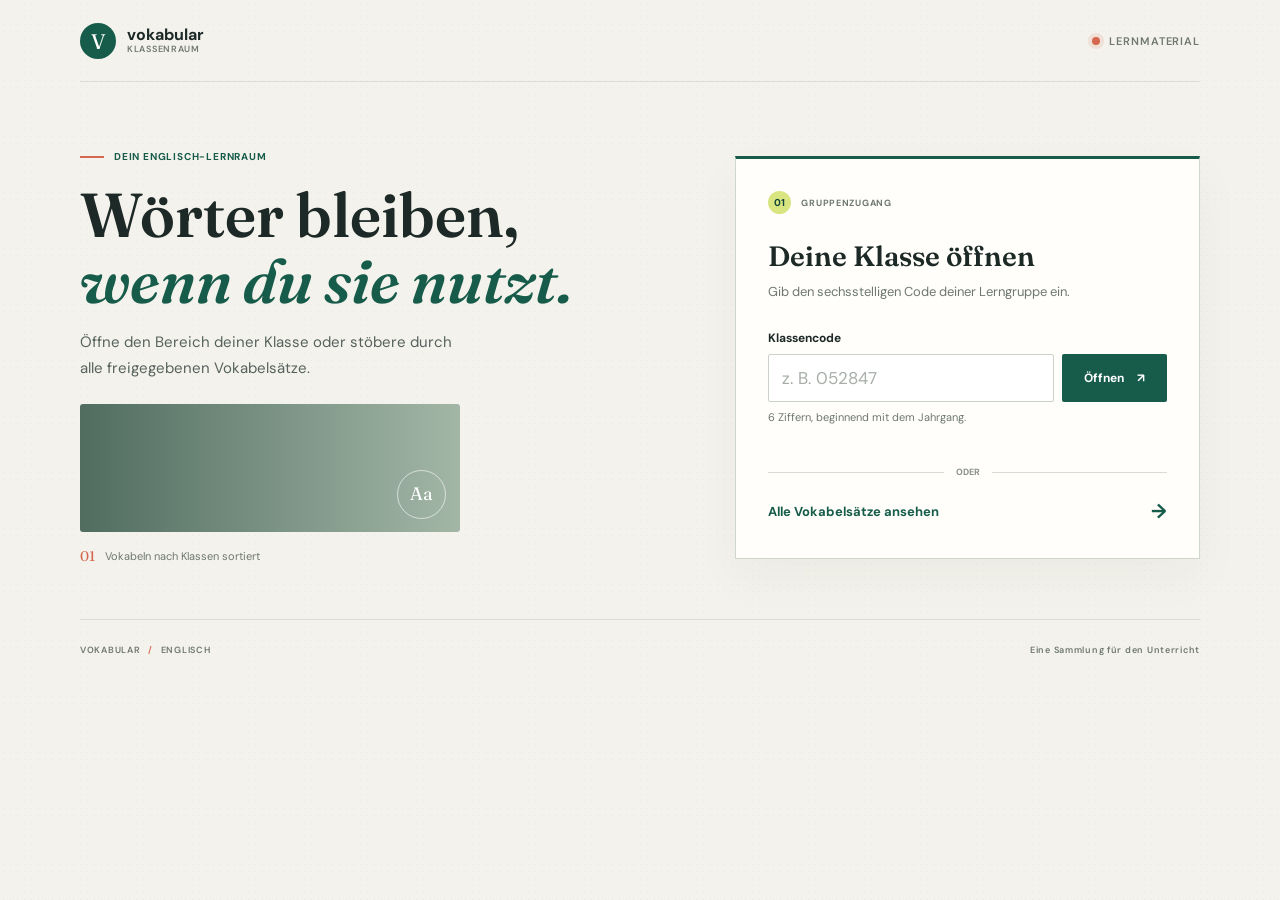
==== index.html @ 2b8a1b07 "Add static vocabulary class browser" ====
<!doctype html>
<html lang="de">
<head>
  <meta charset="utf-8">
  <meta name="viewport" content="width=device-width, initial-scale=1">
  <meta name="theme-color" content="#f4f2ec">
  <title>Vokabular | Lernraum</title>
  <link rel="preconnect" href="https://fonts.googleapis.com">
  <link rel="preconnect" href="https://fonts.gstatic.com" crossorigin>
  <link href="https://fonts.googleapis.com/css2?family=DM+Sans:wght@400;500;600;700&family=Fraunces:opsz,wght@9..144,600;9..144,700&display=swap" rel="stylesheet">
  <link rel="stylesheet" href="styles.css">
  <script src="app.js" defer></script>
</head>
<body>
  <div class="page-shell">
    <header class="topbar">
      <a class="brand" href="./" aria-label="Vokabular Startseite">
        <span class="brand-mark" aria-hidden="true">V</span>
        <span class="brand-name">vokabular<span class="brand-caption">KLASSENRAUM</span></span>
      </a>
      <div class="topbar-note"><span class="live-dot" aria-hidden="true"></span> Lernmaterial</div>
    </header>

    <main>
      <section class="welcome-grid" aria-labelledby="page-title">
        <div class="welcome-copy">
          <p class="eyebrow"><span class="eyebrow-rule" aria-hidden="true"></span> DEIN ENGLISCH-LERNRAUM</p>
          <h1 id="page-title">Wörter bleiben,<br><em>wenn du sie nutzt.</em></h1>
          <p class="welcome-text">Öffne den Bereich deiner Klasse oder stöbere durch alle freigegebenen Vokabelsätze.</p>
          <div class="study-image" role="img" aria-label="Notizbuch und Lernmaterial auf einem Schreibtisch"></div>
          <div class="welcome-footnote"><span aria-hidden="true">01</span> Vokabeln nach Klassen sortiert</div>
        </div>

        <section class="entry-panel" aria-labelledby="entry-title">
          <div class="panel-kicker"><span class="panel-index">01</span> GRUPPENZUGANG</div>
          <h2 id="entry-title">Deine Klasse öffnen</h2>
          <p class="panel-copy">Gib den sechsstelligen Code deiner Lerngruppe ein.</p>
          <form id="code-form" novalidate>
            <label for="group-code">Klassencode</label>
            <div class="code-row">
              <input id="group-code" name="code" type="text" inputmode="numeric" autocomplete="off" maxlength="6" pattern="[0-9]{6}" placeholder="z. B. 052847" aria-describedby="code-hint code-message" required>
              <button class="primary-button" type="submit">Öffnen <span aria-hidden="true">↗</span></button>
            </div>
            <p class="field-hint" id="code-hint">6 Ziffern, beginnend mit dem Jahrgang.</p>
            <p class="message" id="code-message" role="status" aria-live="polite"></p>
          </form>
          <div class="panel-divider"><span>ODER</span></div>
          <button class="browse-button" id="browse-button" type="button">
            Alle Vokabelsätze ansehen <span aria-hidden="true">→</span>
          </button>
        </section>
      </section>

      <section class="results-panel" id="results-panel" aria-labelledby="results-title" hidden>
        <div class="results-heading">
          <div>
            <p class="eyebrow"><span class="eyebrow-rule" aria-hidden="true"></span> VOKABELSAMMLUNG</p>
            <h2 id="results-title">Vokabelsätze</h2>
          </div>
          <label class="grade-filter" id="grade-filter-wrap" for="grade-filter" hidden>
            <span>Jahrgang</span>
            <select id="grade-filter" name="grade">
              <option value="all">Alle</option>
            </select>
          </label>
        </div>
        <div id="results-content" class="results-content" aria-live="polite"></div>
      </section>
    </main>

    <footer class="footer">
      <span>VOKABULAR <span class="footer-dot">/</span> ENGLISCH</span>
      <span>Eine Sammlung für den Unterricht</span>
    </footer>
  </div>

  <dialog class="list-dialog" id="list-dialog" aria-labelledby="dialog-title">
    <div class="dialog-inner">
      <button class="dialog-close" id="dialog-close" type="button" aria-label="Liste schließen">×</button>
      <p class="eyebrow"><span class="eyebrow-rule" aria-hidden="true"></span> <span id="dialog-class"></span></p>
      <h2 id="dialog-title">Vokabelsatz</h2>
      <p class="dialog-description" id="dialog-description"></p>
      <div class="word-list" id="dialog-words"></div>
    </div>
  </dialog>
</body>
</html>
---- styles.css ----
:root {
  color-scheme: light;
  --paper: #f4f2ec;
  --white: #fffefa;
  --ink: #1d2927;
  --muted: #6e7772;
  --line: #d9ddd4;
  --forest: #175c4b;
  --forest-dark: #104537;
  --coral: #d4674d;
  --lime: #d8e581;
  --serif: "Fraunces", Georgia, serif;
  --sans: "DM Sans", "Avenir Next", "Segoe UI", sans-serif;
}

* {
  box-sizing: border-box;
}

body {
  min-width: 320px;
  margin: 0;
  color: var(--ink);
  background-color: var(--paper);
  background-image: radial-gradient(#34423a0d 0.65px, transparent 0.65px);
  background-size: 7px 7px;
  font-family: var(--sans);
  -webkit-font-smoothing: antialiased;
}

button,
input,
select {
  font: inherit;
}

button,
select {
  cursor: pointer;
}

.page-shell {
  width: min(1120px, calc(100% - 64px));
  margin: 0 auto;
}

.topbar {
  display: flex;
  min-height: 82px;
  align-items: center;
  justify-content: space-between;
  border-bottom: 1px solid var(--line);
}

.brand {
  display: inline-flex;
  align-items: center;
  gap: 11px;
  color: inherit;
  text-decoration: none;
}

.brand-mark {
  display: grid;
  width: 36px;
  aspect-ratio: 1;
  place-items: center;
  border-radius: 50%;
  color: var(--white);
  background: var(--forest);
  font-family: var(--serif);
  font-size: 21px;
}

.brand-name {
  display: grid;
  gap: 1px;
  font-size: 16px;
  font-weight: 700;
  line-height: 1.05;
}

.brand-caption,
.topbar-note,
.eyebrow,
.panel-kicker,
.footer,
.grade-filter span {
  letter-spacing: 0.08em;
}

.brand-caption {
  color: var(--muted);
  font-size: 9px;
  font-weight: 600;
}

.topbar-note {
  display: flex;
  align-items: center;
  gap: 9px;
  color: var(--muted);
  font-size: 11px;
  font-weight: 600;
  text-transform: uppercase;
}

.live-dot {
  width: 8px;
  aspect-ratio: 1;
  border-radius: 50%;
  background: var(--coral);
  box-shadow: 0 0 0 4px #d4674d1f;
}

.welcome-grid {
  display: grid;
  grid-template-columns: minmax(0, 1fr) minmax(360px, 0.84fr);
  gap: clamp(44px, 8vw, 104px);
  align-items: center;
  padding: 68px 0 54px;
}

.welcome-copy {
  max-width: 515px;
}

.eyebrow {
  display: flex;
  align-items: center;
  gap: 10px;
  margin: 0 0 19px;
  color: var(--forest);
  font-size: 10px;
  font-weight: 700;
}

.eyebrow-rule {
  display: inline-block;
  width: 24px;
  height: 2px;
  background: var(--coral);
}

h1,
h2,
p {
  margin-top: 0;
}

h1 {
  margin-bottom: 17px;
  font-family: var(--serif);
  font-size: clamp(38px, 5vw, 62px);
  font-weight: 600;
  line-height: 1.06;
}

h1 em {
  color: var(--forest);
  font-weight: 600;
}

.welcome-text {
  max-width: 390px;
  margin-bottom: 23px;
  color: #56625d;
  font-size: 15px;
  line-height: 1.7;
}

.study-image {
  position: relative;
  width: min(100%, 380px);
  height: 128px;
  overflow: hidden;
  border-radius: 3px;
  background-color: #b7c8b7;
  background-image: linear-gradient(90deg, #193c32a6, #193c3220), url("https://images.unsplash.com/photo-1456513080510-7bf3a84b82f8?auto=format&fit=crop&w=1000&q=85");
  background-position: center 54%;
  background-size: cover;
}

.study-image::after {
  position: absolute;
  right: 14px;
  bottom: 13px;
  width: 47px;
  height: 47px;
  border: 1px solid #fff9;
  border-radius: 50%;
  content: "Aa";
  color: white;
  font-family: var(--serif);
  font-size: 18px;
  line-height: 45px;
  text-align: center;
}

.welcome-footnote {
  display: flex;
  align-items: center;
  gap: 10px;
  margin-top: 15px;
  color: var(--muted);
  font-size: 11px;
}

.welcome-footnote span {
  color: var(--coral);
  font-family: var(--serif);
  font-size: 14px;
}

.entry-panel {
  padding: 32px;
  border: 1px solid #cfd6cc;
  border-top: 3px solid var(--forest);
  background: var(--white);
  box-shadow: 0 18px 45px #26332c0a;
}

.panel-kicker {
  display: flex;
  align-items: center;
  gap: 10px;
  margin-bottom: 25px;
  color: var(--muted);
  font-size: 9px;
  font-weight: 700;
}

.panel-index {
  display: grid;
  width: 23px;
  aspect-ratio: 1;
  place-items: center;
  border-radius: 50%;
  color: var(--forest-dark);
  background: var(--lime);
  font-size: 10px;
}

.entry-panel h2,
.results-heading h2,
.dialog-inner h2 {
  margin-bottom: 9px;
  font-family: var(--serif);
  font-size: 28px;
  font-weight: 600;
}

.panel-copy {
  margin-bottom: 27px;
  color: var(--muted);
  font-size: 13px;
  line-height: 1.6;
}

#code-form label {
  display: block;
  margin-bottom: 8px;
  font-size: 12px;
  font-weight: 700;
}

.code-row {
  display: grid;
  grid-template-columns: minmax(0, 1fr) auto;
  gap: 8px;
}

.code-row input {
  width: 100%;
  min-width: 0;
  height: 48px;
  padding: 0 13px;
  border: 1px solid #cbd2c9;
  border-radius: 2px;
  outline: none;
  background: #fff;
  font-size: 17px;
  font-variant-numeric: tabular-nums;
  letter-spacing: 0.08em;
}

.code-row input::placeholder {
  color: #a7aea7;
  letter-spacing: 0;
}

.code-row input:focus,
.grade-filter select:focus {
  border-color: var(--forest);
  box-shadow: 0 0 0 3px #175c4b1f;
}

.primary-button {
  display: inline-flex;
  min-width: 105px;
  align-items: center;
  justify-content: center;
  gap: 13px;
  padding: 0 15px;
  border: 0;
  border-radius: 2px;
  color: white;
  background: var(--forest);
  font-size: 12px;
  font-weight: 700;
  transition: background-color 140ms ease, transform 140ms ease;
}

.primary-button:hover {
  transform: translateY(-1px);
  background: var(--forest-dark);
}

.field-hint {
  margin: 8px 0 0;
  color: var(--muted);
  font-size: 11px;
}

.message {
  min-height: 17px;
  margin: 7px 0 0;
  color: #a23f30;
  font-size: 11px;
}

.panel-divider {
  display: flex;
  align-items: center;
  gap: 12px;
  margin: 18px 0;
  color: #89918b;
  font-size: 9px;
  font-weight: 700;
}

.panel-divider::before,
.panel-divider::after {
  height: 1px;
  flex: 1;
  background: var(--line);
  content: "";
}

.browse-button {
  display: flex;
  width: 100%;
  align-items: center;
  justify-content: space-between;
  padding: 2px 0;
  border: 0;
  color: var(--forest);
  background: transparent;
  font-size: 13px;
  font-weight: 700;
  text-align: left;
}

.browse-button span {
  font-size: 20px;
  transition: transform 140ms ease;
}

.browse-button:hover span {
  transform: translateX(4px);
}

.results-panel {
  padding: 42px 0 58px;
  border-top: 1px solid var(--line);
  animation: reveal 260ms ease both;
}

.results-heading {
  display: flex;
  align-items: end;
  justify-content: space-between;
  gap: 20px;
  margin-bottom: 25px;
}

.results-heading .eyebrow {
  margin-bottom: 10px;
}

.results-heading h2 {
  margin: 0;
  font-size: 34px;
}

.grade-filter {
  display: grid;
  gap: 6px;
  color: var(--muted);
  font-size: 10px;
  font-weight: 700;
}

.grade-filter span {
  text-transform: uppercase;
}

.grade-filter select {
  min-width: 145px;
  height: 40px;
  padding: 0 34px 0 11px;
  border: 1px solid #cbd2c9;
  border-radius: 2px;
  outline: none;
  color: var(--ink);
  background: var(--white);
  font-size: 12px;
}

.results-content {
  display: grid;
  gap: 30px;
}

.grade-section {
  display: grid;
  gap: 14px;
}

.grade-title {
  display: flex;
  align-items: baseline;
  gap: 11px;
  margin: 0;
  padding-bottom: 10px;
  border-bottom: 1px solid var(--line);
  font-family: var(--serif);
  font-size: 22px;
  font-weight: 600;
}

.grade-title span {
  color: var(--coral);
  font-family: var(--sans);
  font-size: 10px;
  font-weight: 700;
  letter-spacing: 0.08em;
  text-transform: uppercase;
}

.class-section {
  display: grid;
  gap: 12px;
}

.class-heading {
  margin: 0;
  color: var(--muted);
  font-size: 11px;
  font-weight: 700;
}

.list-grid {
  display: grid;
  grid-template-columns: repeat(2, minmax(0, 1fr));
  gap: 12px;
}

.list-card {
  display: grid;
  grid-template-columns: 39px minmax(0, 1fr) auto;
  gap: 14px;
  align-items: center;
  min-height: 102px;
  padding: 16px;
  border: 1px solid var(--line);
  background: var(--white);
  transition: border-color 140ms ease, transform 140ms ease;
}

.list-card:hover {
  transform: translateY(-2px);
  border-color: #8fa89a;
}

.list-number {
  display: grid;
  width: 38px;
  aspect-ratio: 1;
  place-items: center;
  border-radius: 50%;
  color: var(--forest-dark);
  background: #e8eddf;
  font-family: var(--serif);
  font-size: 15px;
}

.list-card h3 {
  margin: 0 0 5px;
  font-size: 14px;
  line-height: 1.35;
}

.list-card p {
  margin: 0;
  color: var(--muted);
  font-size: 11px;
  line-height: 1.4;
}

.list-open {
  display: inline-flex;
  min-height: 35px;
  align-items: center;
  gap: 7px;
  padding: 0 10px;
  border: 1px solid #cbd2c9;
  border-radius: 2px;
  color: var(--forest-dark);
  background: transparent;
  font-size: 10px;
  font-weight: 700;
  white-space: nowrap;
}

.list-open:hover {
  border-color: var(--forest);
  background: #f1f5ee;
}

.empty-state {
  padding: 30px 20px;
  border: 1px dashed #bfc9bf;
  color: var(--muted);
  font-size: 13px;
  text-align: center;
}

.footer {
  display: flex;
  min-height: 61px;
  align-items: center;
  justify-content: space-between;
  border-top: 1px solid var(--line);
  color: var(--muted);
  font-size: 9px;
  font-weight: 600;
}

.footer-dot {
  padding: 0 5px;
  color: var(--coral);
}

.list-dialog {
  width: min(540px, calc(100% - 32px));
  max-height: min(80vh, 700px);
  padding: 0;
  overflow: auto;
  border: 1px solid #cbd2c9;
  border-radius: 3px;
  color: var(--ink);
  background: var(--white);
  box-shadow: 0 24px 80px #10231d40;
}

.list-dialog::backdrop {
  background: #17231fd1;
  backdrop-filter: blur(3px);
}

.dialog-inner {
  position: relative;
  padding: 34px;
}

.dialog-close {
  position: absolute;
  top: 16px;
  right: 16px;
  display: grid;
  width: 36px;
  aspect-ratio: 1;
  place-items: center;
  border: 1px solid var(--line);
  border-radius: 50%;
  color: var(--ink);
  background: transparent;
  font-size: 23px;
  line-height: 1;
}

.dialog-inner .eyebrow {
  padding-right: 40px;
  margin-bottom: 13px;
}

.dialog-inner h2 {
  padding-right: 30px;
  font-size: 32px;
}

.dialog-description {
  margin-bottom: 21px;
  color: var(--muted);
  font-size: 12px;
}

.word-list {
  border-top: 1px solid var(--line);
}

.word-row {
  display: grid;
  grid-template-columns: 1fr 1fr;
  gap: 18px;
  padding: 12px 3px;
  border-bottom: 1px solid var(--line);
  font-size: 13px;
}

.word-row span:last-child {
  color: var(--muted);
}

[hidden] {
  display: none !important;
}

@keyframes reveal {
  from {
    opacity: 0;
    transform: translateY(8px);
  }

  to {
    opacity: 1;
    transform: translateY(0);
  }
}

@media (max-width: 760px) {
  .page-shell {
    width: min(100% - 36px, 560px);
  }

  .welcome-grid {
    grid-template-columns: 1fr;
    gap: 30px;
    padding: 48px 0 40px;
  }

  .welcome-copy {
    max-width: none;
  }

  h1 {
    font-size: 44px;
  }

  .study-image {
    width: 100%;
    height: 110px;
  }

  .entry-panel {
    padding: 25px 22px;
  }

  .list-grid {
    grid-template-columns: 1fr;
  }
}

@media (max-width: 430px) {
  .page-shell {
    width: calc(100% - 28px);
  }

  .topbar {
    min-height: 68px;
  }

  .topbar-note {
    font-size: 9px;
  }

  .welcome-grid {
    padding-top: 37px;
  }

  h1 {
    font-size: 39px;
  }

  .code-row {
    grid-template-columns: 1fr;
  }

  .primary-button {
    min-height: 46px;
  }

  .results-heading {
    align-items: start;
    flex-direction: column;
  }

  .grade-filter,
  .grade-filter select {
    width: 100%;
  }

  .list-card {
    grid-template-columns: 34px minmax(0, 1fr);
    gap: 12px;
  }

  .list-number {
    width: 34px;
  }

  .list-open {
    grid-column: 2;
    justify-self: start;
  }

  .footer {
    min-height: 68px;
    align-items: start;
    flex-direction: column;
    justify-content: center;
    gap: 5px;
  }

  .dialog-inner {
    padding: 27px 22px;
  }
}

@media (prefers-reduced-motion: reduce) {
  *,
  *::before,
  *::after {
    scroll-behavior: auto !important;
    animation-duration: 0.01ms !important;
    animation-iteration-count: 1 !important;
    transition-duration: 0.01ms !important;
  }
}
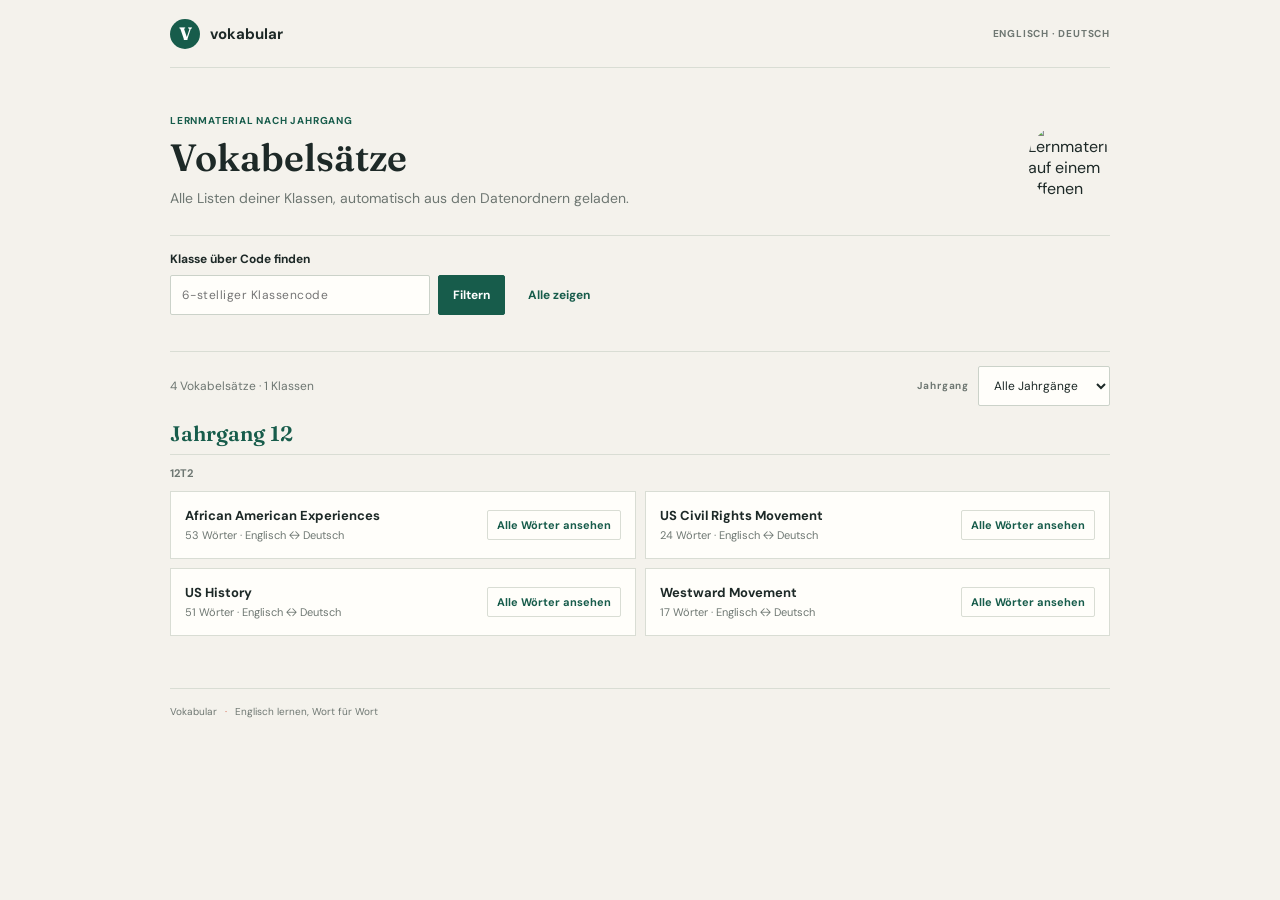
==== commit 681bccf4: "Load vocabulary lists from metadata" ====
--- a/index.html
+++ b/index.html
@@ -8,56 +8,43 @@
   <link rel="preconnect" href="https://fonts.googleapis.com">
   <link rel="preconnect" href="https://fonts.gstatic.com" crossorigin>
   <link href="https://fonts.googleapis.com/css2?family=DM+Sans:wght@400;500;600;700&family=Fraunces:opsz,wght@9..144,600;9..144,700&display=swap" rel="stylesheet">
-  <link rel="stylesheet" href="styles.css">
-  <script src="app.js" defer></script>
+  <link rel="stylesheet" href="simple.css">
+  <script src="simple-app.js" defer></script>
 </head>
 <body>
   <div class="page-shell">
     <header class="topbar">
       <a class="brand" href="./" aria-label="Vokabular Startseite">
         <span class="brand-mark" aria-hidden="true">V</span>
-        <span class="brand-name">vokabular<span class="brand-caption">KLASSENRAUM</span></span>
+        <span>vokabular</span>
       </a>
-      <div class="topbar-note"><span class="live-dot" aria-hidden="true"></span> Lernmaterial</div>
+      <span class="topbar-label">ENGLISCH · DEUTSCH</span>
     </header>
 
     <main>
-      <section class="welcome-grid" aria-labelledby="page-title">
-        <div class="welcome-copy">
-          <p class="eyebrow"><span class="eyebrow-rule" aria-hidden="true"></span> DEIN ENGLISCH-LERNRAUM</p>
-          <h1 id="page-title">Wörter bleiben,<br><em>wenn du sie nutzt.</em></h1>
-          <p class="welcome-text">Öffne den Bereich deiner Klasse oder stöbere durch alle freigegebenen Vokabelsätze.</p>
-          <div class="study-image" role="img" aria-label="Notizbuch und Lernmaterial auf einem Schreibtisch"></div>
-          <div class="welcome-footnote"><span aria-hidden="true">01</span> Vokabeln nach Klassen sortiert</div>
+      <section class="collection" aria-labelledby="page-title">
+        <div class="collection-heading">
+          <div>
+            <p class="eyebrow">LERNMATERIAL NACH JAHRGANG</p>
+            <h1 id="page-title">Vokabelsätze</h1>
+            <p class="intro">Alle Listen deiner Klassen, automatisch aus den Datenordnern geladen.</p>
+          </div>
+          <img class="learning-photo" src="https://images.unsplash.com/photo-1456513080510-7bf3a84b82f8?auto=format&fit=crop&w=240&q=80" alt="Lernmaterial auf einem offenen Buch">
         </div>
 
-        <section class="entry-panel" aria-labelledby="entry-title">
-          <div class="panel-kicker"><span class="panel-index">01</span> GRUPPENZUGANG</div>
-          <h2 id="entry-title">Deine Klasse öffnen</h2>
-          <p class="panel-copy">Gib den sechsstelligen Code deiner Lerngruppe ein.</p>
-          <form id="code-form" novalidate>
-            <label for="group-code">Klassencode</label>
-            <div class="code-row">
-              <input id="group-code" name="code" type="text" inputmode="numeric" autocomplete="off" maxlength="6" pattern="[0-9]{6}" placeholder="z. B. 052847" aria-describedby="code-hint code-message" required>
-              <button class="primary-button" type="submit">Öffnen <span aria-hidden="true">↗</span></button>
-            </div>
-            <p class="field-hint" id="code-hint">6 Ziffern, beginnend mit dem Jahrgang.</p>
-            <p class="message" id="code-message" role="status" aria-live="polite"></p>
-          </form>
-          <div class="panel-divider"><span>ODER</span></div>
-          <button class="browse-button" id="browse-button" type="button">
-            Alle Vokabelsätze ansehen <span aria-hidden="true">→</span>
-          </button>
-        </section>
-      </section>
+        <form class="code-filter" id="code-form" novalidate>
+          <label for="group-code">Klasse über Code finden</label>
+          <div class="filter-controls">
+            <input id="group-code" name="code" type="text" inputmode="numeric" autocomplete="off" maxlength="6" placeholder="6-stelliger Klassencode" aria-describedby="code-message">
+            <button class="primary-button" type="submit">Filtern</button>
+            <button class="text-button" id="clear-code" type="button">Alle zeigen</button>
+          </div>
+          <p class="message" id="code-message" role="status" aria-live="polite"></p>
+        </form>
 
-      <section class="results-panel" id="results-panel" aria-labelledby="results-title" hidden>
-        <div class="results-heading">
-          <div>
-            <p class="eyebrow"><span class="eyebrow-rule" aria-hidden="true"></span> VOKABELSAMMLUNG</p>
-            <h2 id="results-title">Vokabelsätze</h2>
-          </div>
-          <label class="grade-filter" id="grade-filter-wrap" for="grade-filter" hidden>
+        <div class="list-toolbar">
+          <p id="results-count" aria-live="polite">Sammlung wird geladen …</p>
+          <label class="grade-filter" for="grade-filter">
             <span>Jahrgang</span>
             <select id="grade-filter" name="grade">
               <option value="all">Alle</option>
@@ -68,16 +55,13 @@
       </section>
     </main>
 
-    <footer class="footer">
-      <span>VOKABULAR <span class="footer-dot">/</span> ENGLISCH</span>
-      <span>Eine Sammlung für den Unterricht</span>
-    </footer>
+    <footer class="footer">Vokabular <span>·</span> Englisch lernen, Wort für Wort</footer>
   </div>
 
   <dialog class="list-dialog" id="list-dialog" aria-labelledby="dialog-title">
     <div class="dialog-inner">
       <button class="dialog-close" id="dialog-close" type="button" aria-label="Liste schließen">×</button>
-      <p class="eyebrow"><span class="eyebrow-rule" aria-hidden="true"></span> <span id="dialog-class"></span></p>
+      <p class="dialog-class" id="dialog-class"></p>
       <h2 id="dialog-title">Vokabelsatz</h2>
       <p class="dialog-description" id="dialog-description"></p>
       <div class="word-list" id="dialog-words"></div>
--- a/simple.css
+++ b/simple.css
@@ -0,0 +1,469 @@
+:root {
+  color-scheme: light;
+  --paper: #f4f2ec;
+  --surface: #fffefa;
+  --ink: #1d2927;
+  --muted: #6e7772;
+  --line: #d9ddd4;
+  --green: #175c4b;
+  --green-dark: #104537;
+  --coral: #d4674d;
+  --serif: "Fraunces", Georgia, serif;
+  --sans: "DM Sans", "Avenir Next", "Segoe UI", sans-serif;
+}
+
+* {
+  box-sizing: border-box;
+}
+
+body {
+  min-width: 320px;
+  margin: 0;
+  color: var(--ink);
+  background: var(--paper);
+  font-family: var(--sans);
+  -webkit-font-smoothing: antialiased;
+}
+
+button,
+input,
+select {
+  font: inherit;
+}
+
+button,
+select {
+  cursor: pointer;
+}
+
+.page-shell {
+  width: min(940px, calc(100% - 48px));
+  margin: 0 auto;
+}
+
+.topbar {
+  display: flex;
+  min-height: 68px;
+  align-items: center;
+  justify-content: space-between;
+  border-bottom: 1px solid var(--line);
+}
+
+.brand {
+  display: inline-flex;
+  align-items: center;
+  gap: 10px;
+  color: var(--ink);
+  font-size: 15px;
+  font-weight: 700;
+  text-decoration: none;
+}
+
+.brand-mark {
+  display: grid;
+  width: 30px;
+  aspect-ratio: 1;
+  place-items: center;
+  border-radius: 50%;
+  color: white;
+  background: var(--green);
+  font-family: var(--serif);
+  font-size: 18px;
+}
+
+.topbar-label,
+.eyebrow,
+.grade-filter span {
+  color: var(--muted);
+  font-size: 10px;
+  font-weight: 700;
+  letter-spacing: 0.08em;
+}
+
+.collection {
+  padding: 46px 0 52px;
+}
+
+.collection-heading {
+  display: flex;
+  align-items: center;
+  justify-content: space-between;
+  gap: 24px;
+  margin-bottom: 26px;
+}
+
+.eyebrow {
+  margin: 0 0 9px;
+  color: var(--green);
+}
+
+h1,
+h2,
+p {
+  margin-top: 0;
+}
+
+h1 {
+  margin-bottom: 8px;
+  font-family: var(--serif);
+  font-size: 38px;
+  font-weight: 600;
+  line-height: 1.15;
+}
+
+.intro {
+  max-width: 540px;
+  margin: 0;
+  color: var(--muted);
+  font-size: 14px;
+  line-height: 1.5;
+}
+
+.learning-photo {
+  width: 82px;
+  height: 82px;
+  flex: 0 0 auto;
+  border-radius: 50%;
+  object-fit: cover;
+}
+
+.code-filter {
+  display: grid;
+  gap: 8px;
+  padding: 15px 0 12px;
+  border-top: 1px solid var(--line);
+  border-bottom: 1px solid var(--line);
+}
+
+.code-filter > label {
+  font-size: 12px;
+  font-weight: 700;
+}
+
+.filter-controls {
+  display: flex;
+  flex-wrap: wrap;
+  gap: 8px;
+}
+
+.filter-controls input,
+.grade-filter select {
+  min-width: 0;
+  height: 40px;
+  padding: 0 11px;
+  border: 1px solid #cbd2c9;
+  border-radius: 2px;
+  outline: none;
+  color: var(--ink);
+  background: var(--surface);
+  font-size: 12px;
+}
+
+.filter-controls input {
+  width: min(260px, 100%);
+  font-variant-numeric: tabular-nums;
+  letter-spacing: 0.04em;
+}
+
+.filter-controls input:focus,
+.grade-filter select:focus {
+  border-color: var(--green);
+  box-shadow: 0 0 0 3px #175c4b1f;
+}
+
+.primary-button,
+.text-button {
+  min-height: 40px;
+  padding: 0 14px;
+  border-radius: 2px;
+  font-size: 12px;
+  font-weight: 700;
+}
+
+.primary-button {
+  border: 1px solid var(--green);
+  color: white;
+  background: var(--green);
+}
+
+.primary-button:hover {
+  background: var(--green-dark);
+}
+
+.text-button {
+  border: 1px solid transparent;
+  color: var(--green);
+  background: transparent;
+}
+
+.text-button:hover {
+  border-color: var(--line);
+  background: var(--surface);
+}
+
+.message {
+  min-height: 16px;
+  margin: 0;
+  color: #a23f30;
+  font-size: 11px;
+}
+
+.list-toolbar {
+  display: flex;
+  min-height: 68px;
+  align-items: center;
+  justify-content: space-between;
+  gap: 16px;
+}
+
+.list-toolbar > p {
+  margin: 0;
+  color: var(--muted);
+  font-size: 12px;
+}
+
+.grade-filter {
+  display: flex;
+  align-items: center;
+  gap: 9px;
+}
+
+.grade-filter select {
+  min-width: 132px;
+}
+
+.results-content {
+  display: grid;
+  gap: 26px;
+}
+
+.grade-section,
+.class-section {
+  display: grid;
+  gap: 11px;
+}
+
+.grade-title {
+  margin: 0;
+  padding-bottom: 8px;
+  border-bottom: 1px solid var(--line);
+  color: var(--green);
+  font-family: var(--serif);
+  font-size: 21px;
+  font-weight: 600;
+}
+
+.class-heading {
+  margin: 0;
+  color: var(--muted);
+  font-size: 11px;
+  font-weight: 700;
+}
+
+.list-grid {
+  display: grid;
+  grid-template-columns: repeat(2, minmax(0, 1fr));
+  gap: 9px;
+}
+
+.list-card {
+  display: flex;
+  min-height: 68px;
+  align-items: center;
+  justify-content: space-between;
+  gap: 14px;
+  padding: 12px 14px;
+  border: 1px solid var(--line);
+  background: var(--surface);
+}
+
+.list-card h3 {
+  margin: 0 0 4px;
+  font-size: 13px;
+  line-height: 1.35;
+}
+
+.list-card p {
+  margin: 0;
+  color: var(--muted);
+  font-size: 11px;
+}
+
+.list-open {
+  flex: 0 0 auto;
+  padding: 7px 9px;
+  border: 1px solid var(--line);
+  border-radius: 2px;
+  color: var(--green);
+  background: transparent;
+  font-size: 11px;
+  font-weight: 700;
+}
+
+.list-open:hover {
+  border-color: var(--green);
+  background: #f1f5ee;
+}
+
+.empty-state {
+  padding: 28px 16px;
+  border: 1px dashed #bfc9bf;
+  color: var(--muted);
+  font-size: 13px;
+  text-align: center;
+}
+
+.footer {
+  padding: 16px 0;
+  border-top: 1px solid var(--line);
+  color: var(--muted);
+  font-size: 10px;
+}
+
+.footer span {
+  padding: 0 5px;
+  color: var(--coral);
+}
+
+.list-dialog {
+  width: min(540px, calc(100% - 30px));
+  max-height: min(80vh, 700px);
+  padding: 0;
+  overflow: auto;
+  border: 1px solid #cbd2c9;
+  border-radius: 3px;
+  color: var(--ink);
+  background: var(--surface);
+  box-shadow: 0 24px 80px #10231d40;
+}
+
+.list-dialog::backdrop {
+  background: #17231fd1;
+  backdrop-filter: blur(3px);
+}
+
+.dialog-inner {
+  position: relative;
+  padding: 30px;
+}
+
+.dialog-close {
+  position: absolute;
+  top: 13px;
+  right: 13px;
+  display: grid;
+  width: 34px;
+  aspect-ratio: 1;
+  place-items: center;
+  border: 1px solid var(--line);
+  border-radius: 50%;
+  color: var(--ink);
+  background: transparent;
+  font-size: 22px;
+}
+
+.dialog-class {
+  margin: 0 42px 8px 0;
+  color: var(--green);
+  font-size: 10px;
+  font-weight: 700;
+  letter-spacing: 0.06em;
+  text-transform: uppercase;
+}
+
+.dialog-inner h2 {
+  margin-bottom: 6px;
+  font-family: var(--serif);
+  font-size: 27px;
+  font-weight: 600;
+}
+
+.dialog-description {
+  margin-bottom: 17px;
+  color: var(--muted);
+  font-size: 12px;
+}
+
+.word-list {
+  border-top: 1px solid var(--line);
+}
+
+.word-row {
+  display: grid;
+  grid-template-columns: 1fr 1fr;
+  gap: 16px;
+  padding: 10px 2px;
+  border-bottom: 1px solid var(--line);
+  font-size: 12px;
+}
+
+.word-row span:last-child {
+  color: var(--muted);
+}
+
+[hidden] {
+  display: none !important;
+}
+
+@media (max-width: 620px) {
+  .page-shell {
+    width: calc(100% - 32px);
+  }
+
+  .collection {
+    padding-top: 32px;
+  }
+
+  .collection-heading {
+    align-items: flex-start;
+  }
+
+  .learning-photo {
+    width: 62px;
+    height: 62px;
+  }
+
+  h1 {
+    font-size: 32px;
+  }
+
+  .filter-controls input {
+    flex: 1 1 100%;
+    width: 100%;
+  }
+
+  .list-grid {
+    grid-template-columns: 1fr;
+  }
+
+  .list-toolbar {
+    align-items: flex-start;
+    flex-direction: column-reverse;
+    justify-content: center;
+    gap: 7px;
+    padding: 12px 0;
+  }
+
+  .grade-filter {
+    width: 100%;
+    justify-content: space-between;
+  }
+
+  .grade-filter select {
+    flex: 1;
+  }
+
+  .dialog-inner {
+    padding: 25px 20px;
+  }
+}
+
+@media (prefers-reduced-motion: reduce) {
+  *,
+  *::before,
+  *::after {
+    scroll-behavior: auto !important;
+    animation-duration: 0.01ms !important;
+    transition-duration: 0.01ms !important;
+  }
+}
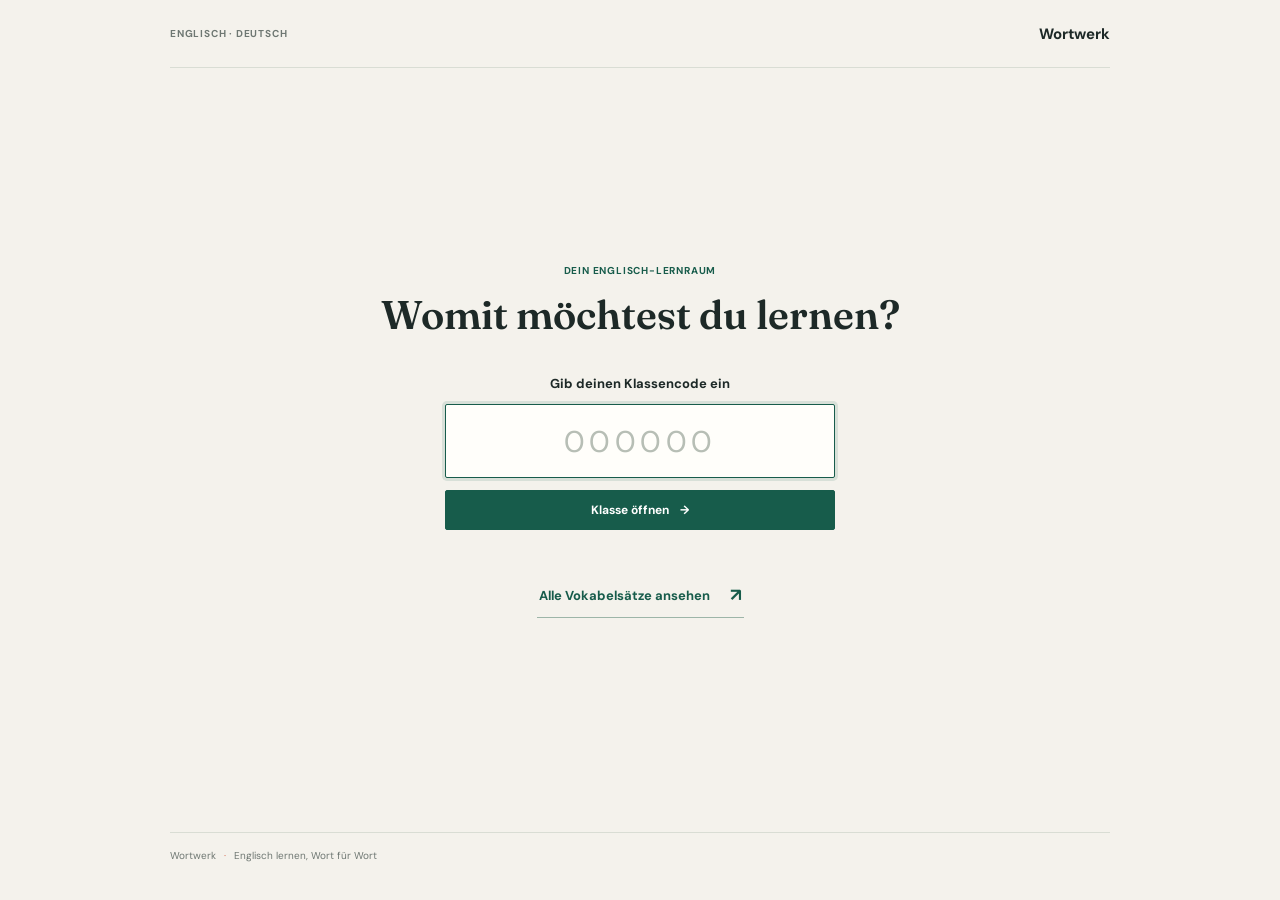
==== commit 83413637: "Add vocabulary practice modes and landing page" ====
--- a/index.html
+++ b/index.html
@@ -4,58 +4,35 @@
   <meta charset="utf-8">
   <meta name="viewport" content="width=device-width, initial-scale=1">
   <meta name="theme-color" content="#f4f2ec">
-  <title>Vokabular | Lernraum</title>
+  <title>Wortwerk | Englisch lernen</title>
   <link rel="preconnect" href="https://fonts.googleapis.com">
   <link rel="preconnect" href="https://fonts.gstatic.com" crossorigin>
   <link href="https://fonts.googleapis.com/css2?family=DM+Sans:wght@400;500;600;700&family=Fraunces:opsz,wght@9..144,600;9..144,700&display=swap" rel="stylesheet">
   <link rel="stylesheet" href="simple.css">
-  <script src="simple-app.js" defer></script>
+  <script src="home.js" defer></script>
 </head>
 <body>
   <div class="page-shell">
     <header class="topbar">
-      <a class="brand" href="./" aria-label="Vokabular Startseite">
-        <span class="brand-mark" aria-hidden="true">V</span>
-        <span>vokabular</span>
-      </a>
       <span class="topbar-label">ENGLISCH · DEUTSCH</span>
+      <a class="brand" href="./" aria-label="Wortwerk Startseite">Wortwerk</a>
     </header>
 
     <main>
-      <section class="collection" aria-labelledby="page-title">
-        <div class="collection-heading">
-          <div>
-            <p class="eyebrow">LERNMATERIAL NACH JAHRGANG</p>
-            <h1 id="page-title">Vokabelsätze</h1>
-            <p class="intro">Alle Listen deiner Klassen, automatisch aus den Datenordnern geladen.</p>
-          </div>
-          <img class="learning-photo" src="https://images.unsplash.com/photo-1456513080510-7bf3a84b82f8?auto=format&fit=crop&w=240&q=80" alt="Lernmaterial auf einem offenen Buch">
-        </div>
-
-        <form class="code-filter" id="code-form" novalidate>
-          <label for="group-code">Klasse über Code finden</label>
-          <div class="filter-controls">
-            <input id="group-code" name="code" type="text" inputmode="numeric" autocomplete="off" maxlength="6" placeholder="6-stelliger Klassencode" aria-describedby="code-message">
-            <button class="primary-button" type="submit">Filtern</button>
-            <button class="text-button" id="clear-code" type="button">Alle zeigen</button>
-          </div>
-          <p class="message" id="code-message" role="status" aria-live="polite"></p>
+      <section class="home-panel" aria-labelledby="page-title">
+        <p class="eyebrow">DEIN ENGLISCH-LERNRAUM</p>
+        <h1 id="page-title">Womit möchtest du lernen?</h1>
+        <form class="home-code-form" id="home-code-form" novalidate>
+          <label for="home-code">Gib deinen Klassencode ein</label>
+          <input id="home-code" name="code" type="text" inputmode="numeric" autocomplete="off" maxlength="6" placeholder="000000" aria-describedby="home-code-message" autofocus>
+          <button class="primary-button home-submit" type="submit">Klasse öffnen <span aria-hidden="true">→</span></button>
+          <p class="message" id="home-code-message" role="status" aria-live="polite"></p>
         </form>
-
-        <div class="list-toolbar">
-          <p id="results-count" aria-live="polite">Sammlung wird geladen …</p>
-          <label class="grade-filter" for="grade-filter">
-            <span>Jahrgang</span>
-            <select id="grade-filter" name="grade">
-              <option value="all">Alle</option>
-            </select>
-          </label>
-        </div>
-        <div id="results-content" class="results-content" aria-live="polite"></div>
+        <a class="all-lists-link" href="lists.html">Alle Vokabelsätze ansehen <span aria-hidden="true">↗</span></a>
       </section>
     </main>
 
-    <footer class="footer">Vokabular <span>·</span> Englisch lernen, Wort für Wort</footer>
+    <footer class="footer">Wortwerk <span>·</span> Englisch lernen, Wort für Wort</footer>
   </div>
 
   <dialog class="list-dialog" id="list-dialog" aria-labelledby="dialog-title">
--- a/simple.css
+++ b/simple.css
@@ -127,6 +127,93 @@
   object-fit: cover;
 }
 
+.home-panel {
+  display: flex;
+  min-height: calc(100svh - 136px);
+  max-width: 560px;
+  flex-direction: column;
+  align-items: center;
+  justify-content: center;
+  margin: 0 auto;
+  padding: 46px 0 64px;
+  text-align: center;
+}
+
+.home-panel .eyebrow {
+  margin-bottom: 15px;
+}
+
+.home-panel h1 {
+  margin-bottom: 12px;
+  font-size: 40px;
+}
+
+.home-code-form {
+  display: grid;
+  width: min(100%, 390px);
+  gap: 12px;
+  margin: 25px auto 0;
+}
+
+.home-code-form label {
+  font-size: 13px;
+  font-weight: 700;
+}
+
+.home-code-form input {
+  width: 100%;
+  height: 74px;
+  border: 1px solid #cbd2c9;
+  border-radius: 2px;
+  outline: none;
+  color: var(--ink);
+  background: var(--surface);
+  font-size: 30px;
+  font-variant-numeric: tabular-nums;
+  letter-spacing: 0.15em;
+  text-align: center;
+}
+
+.home-code-form input:focus {
+  border-color: var(--green);
+  box-shadow: 0 0 0 3px #175c4b1f;
+}
+
+.home-code-form input::placeholder {
+  color: #b7beb5;
+}
+
+.home-submit {
+  min-height: 48px;
+  font-size: 13px;
+}
+
+.home-submit span {
+  margin-left: 8px;
+}
+
+.all-lists-link {
+  display: inline-flex;
+  min-height: 45px;
+  align-items: center;
+  gap: 20px;
+  margin-top: 15px;
+  padding: 0 2px;
+  border-bottom: 1px solid #9db5a8;
+  color: var(--green);
+  font-size: 13px;
+  font-weight: 700;
+  text-decoration: none;
+}
+
+.all-lists-link:hover {
+  border-color: var(--green);
+}
+
+.all-lists-link span {
+  font-size: 18px;
+}
+
 .code-filter {
   display: grid;
   gap: 8px;
@@ -305,6 +392,28 @@
   background: #f1f5ee;
 }
 
+.list-actions {
+  display: flex;
+  flex: 0 0 auto;
+  align-items: center;
+  gap: 7px;
+}
+
+.list-learn {
+  min-height: 34px;
+  padding: 0 11px;
+  border: 1px solid var(--green);
+  border-radius: 2px;
+  color: white;
+  background: var(--green);
+  font-size: 11px;
+  font-weight: 700;
+}
+
+.list-learn:hover {
+  background: var(--green-dark);
+}
+
 .empty-state {
   padding: 28px 16px;
   border: 1px dashed #bfc9bf;
@@ -401,6 +510,152 @@
   color: var(--muted);
 }
 
+.mode-dialog {
+  width: min(580px, calc(100% - 30px));
+  max-height: min(86vh, 760px);
+  padding: 0;
+  overflow: auto;
+  border: 1px solid #cbd2c9;
+  border-radius: 3px;
+  color: var(--ink);
+  background: var(--surface);
+  box-shadow: 0 24px 80px #10231d40;
+}
+
+.mode-dialog::backdrop {
+  background: #17231fd1;
+  backdrop-filter: blur(3px);
+}
+
+.mode-dialog-inner {
+  position: relative;
+  padding: 30px;
+}
+
+.mode-dialog-inner h2 {
+  margin: 0 40px 6px 0;
+  font-family: var(--serif);
+  font-size: 27px;
+  font-weight: 600;
+}
+
+.mode-options {
+  display: grid;
+  grid-template-columns: repeat(3, minmax(0, 1fr));
+  gap: 8px;
+  margin: 20px 0;
+  padding: 0;
+  border: 0;
+}
+
+.mode-option {
+  position: relative;
+  min-width: 0;
+  cursor: pointer;
+}
+
+.mode-option input {
+  position: absolute;
+  width: 1px;
+  height: 1px;
+  opacity: 0;
+}
+
+.mode-option-body {
+  display: grid;
+  min-height: 76px;
+  align-content: center;
+  gap: 5px;
+  padding: 10px;
+  border: 1px solid var(--line);
+  background: white;
+}
+
+.mode-option input:checked + .mode-option-body {
+  border-color: var(--green);
+  background: #edf3eb;
+  box-shadow: inset 0 0 0 1px var(--green);
+}
+
+.mode-option input:focus-visible + .mode-option-body {
+  outline: 2px solid var(--coral);
+  outline-offset: 2px;
+}
+
+.mode-option strong {
+  font-size: 13px;
+}
+
+.mode-option small {
+  color: var(--muted);
+  font-size: 10px;
+  line-height: 1.35;
+}
+
+.mode-setting {
+  display: grid;
+  gap: 11px;
+  margin: 0 0 16px;
+  padding: 14px 0;
+  border: 0;
+  border-top: 1px solid var(--line);
+  font-size: 12px;
+}
+
+.mode-setting legend,
+.mode-setting > label:first-child {
+  margin-bottom: 2px;
+  font-weight: 700;
+}
+
+.mode-setting label {
+  display: flex;
+  align-items: center;
+  gap: 8px;
+}
+
+.mode-setting input[type="radio"] {
+  accent-color: var(--green);
+}
+
+.mode-setting input[type="range"] {
+  width: 100%;
+  accent-color: var(--green);
+}
+
+.mode-setting select {
+  width: 100%;
+  min-height: 40px;
+  padding: 0 10px;
+  border: 1px solid #cbd2c9;
+  border-radius: 2px;
+  color: var(--ink);
+  background: white;
+}
+
+.mode-note {
+  padding: 15px 0;
+  border-top: 1px solid var(--line);
+  color: var(--muted);
+  font-size: 12px;
+}
+
+.mode-start {
+  width: 100%;
+  margin-top: 3px;
+}
+
+.visually-hidden {
+  position: absolute;
+  width: 1px;
+  height: 1px;
+  padding: 0;
+  overflow: hidden;
+  clip: rect(0, 0, 0, 0);
+  white-space: nowrap;
+  border: 0;
+}
+
 [hidden] {
   display: none !important;
 }
@@ -434,6 +689,20 @@
 
   .list-grid {
     grid-template-columns: 1fr;
+  }
+
+  .list-card {
+    align-items: stretch;
+    flex-direction: column;
+  }
+
+  .list-actions {
+    display: grid;
+    grid-template-columns: 1fr 1fr;
+  }
+
+  .mode-dialog-inner {
+    padding: 25px 20px;
   }
 
   .list-toolbar {
@@ -455,6 +724,28 @@
 
   .dialog-inner {
     padding: 25px 20px;
+  }
+}
+
+@media (max-width: 420px) {
+  .page-shell {
+    width: calc(100% - 28px);
+  }
+
+  .home-panel {
+    min-height: calc(100svh - 124px);
+  }
+
+  .home-panel h1 {
+    font-size: 32px;
+  }
+
+  .mode-options {
+    grid-template-columns: 1fr;
+  }
+
+  .mode-option-body {
+    min-height: 58px;
   }
 }
 
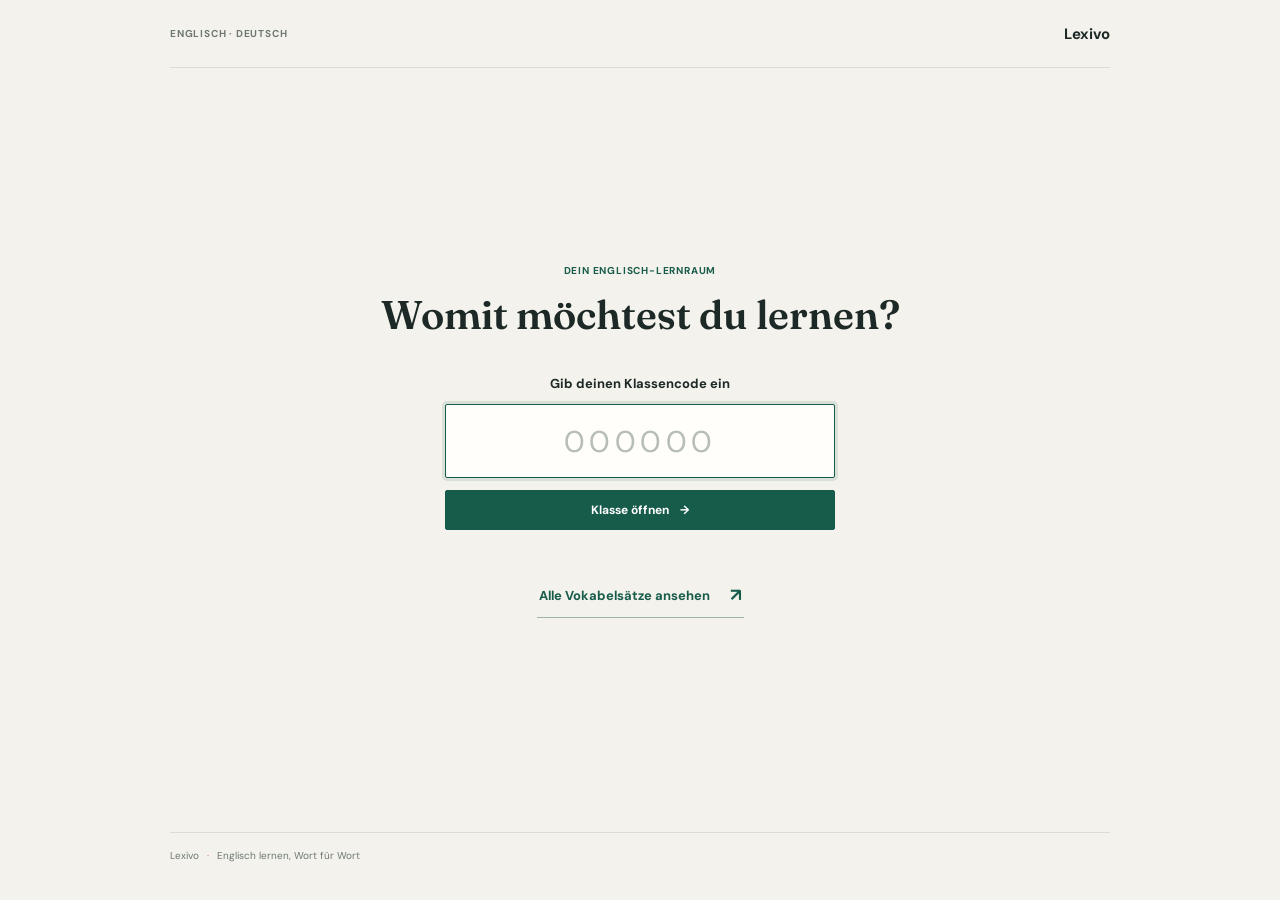
==== commit 7259bdce: "Rename vocabulary app to Lexivo" ====
--- a/index.html
+++ b/index.html
@@ -4,7 +4,7 @@
   <meta charset="utf-8">
   <meta name="viewport" content="width=device-width, initial-scale=1">
   <meta name="theme-color" content="#f4f2ec">
-  <title>Wortwerk | Englisch lernen</title>
+  <title>Lexivo | Englisch lernen</title>
   <link rel="preconnect" href="https://fonts.googleapis.com">
   <link rel="preconnect" href="https://fonts.gstatic.com" crossorigin>
   <link href="https://fonts.googleapis.com/css2?family=DM+Sans:wght@400;500;600;700&family=Fraunces:opsz,wght@9..144,600;9..144,700&display=swap" rel="stylesheet">
@@ -15,7 +15,7 @@
   <div class="page-shell">
     <header class="topbar">
       <span class="topbar-label">ENGLISCH · DEUTSCH</span>
-      <a class="brand" href="./" aria-label="Wortwerk Startseite">Wortwerk</a>
+      <a class="brand" href="./" aria-label="Lexivo Startseite">Lexivo</a>
     </header>
 
     <main>
@@ -32,7 +32,7 @@
       </section>
     </main>
 
-    <footer class="footer">Wortwerk <span>·</span> Englisch lernen, Wort für Wort</footer>
+    <footer class="footer">Lexivo <span>·</span> Englisch lernen, Wort für Wort</footer>
   </div>
 
   <dialog class="list-dialog" id="list-dialog" aria-labelledby="dialog-title">
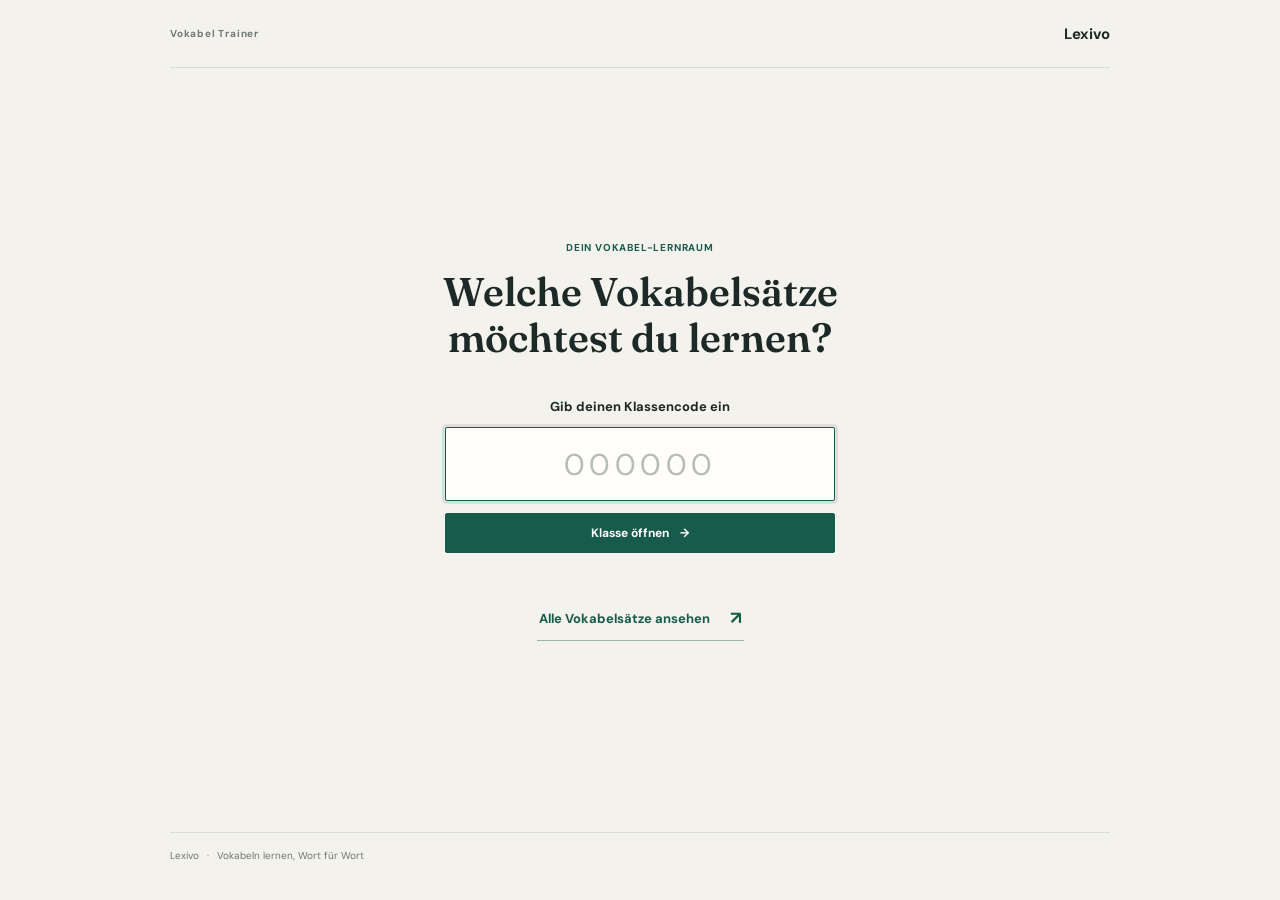
==== commit 6e47f956: "1" ====
--- a/index.html
+++ b/index.html
@@ -14,14 +14,14 @@
 <body>
   <div class="page-shell">
     <header class="topbar">
-      <span class="topbar-label">ENGLISCH · DEUTSCH</span>
+      <span class="topbar-label">Vokabel Trainer</span>
       <a class="brand" href="./" aria-label="Lexivo Startseite">Lexivo</a>
     </header>
 
     <main>
       <section class="home-panel" aria-labelledby="page-title">
-        <p class="eyebrow">DEIN ENGLISCH-LERNRAUM</p>
-        <h1 id="page-title">Womit möchtest du lernen?</h1>
+        <p class="eyebrow">DEIN VOKABEL-LERNRAUM</p>
+        <h1 id="page-title">Welche Vokabelsätze möchtest du lernen?</h1>
         <form class="home-code-form" id="home-code-form" novalidate>
           <label for="home-code">Gib deinen Klassencode ein</label>
           <input id="home-code" name="code" type="text" inputmode="numeric" autocomplete="off" maxlength="6" placeholder="000000" aria-describedby="home-code-message" autofocus>
@@ -32,7 +32,7 @@
       </section>
     </main>
 
-    <footer class="footer">Lexivo <span>·</span> Englisch lernen, Wort für Wort</footer>
+    <footer class="footer">Lexivo <span>·</span> Vokabeln lernen, Wort für Wort</footer>
   </div>
 
   <dialog class="list-dialog" id="list-dialog" aria-labelledby="dialog-title">
--- a/simple.css
+++ b/simple.css
@@ -80,6 +80,14 @@
   letter-spacing: 0.08em;
 }
 
+.topbar-link {
+  text-decoration: none;
+}
+
+.topbar-link:hover {
+  color: var(--green);
+}
+
 .collection {
   padding: 46px 0 52px;
 }
